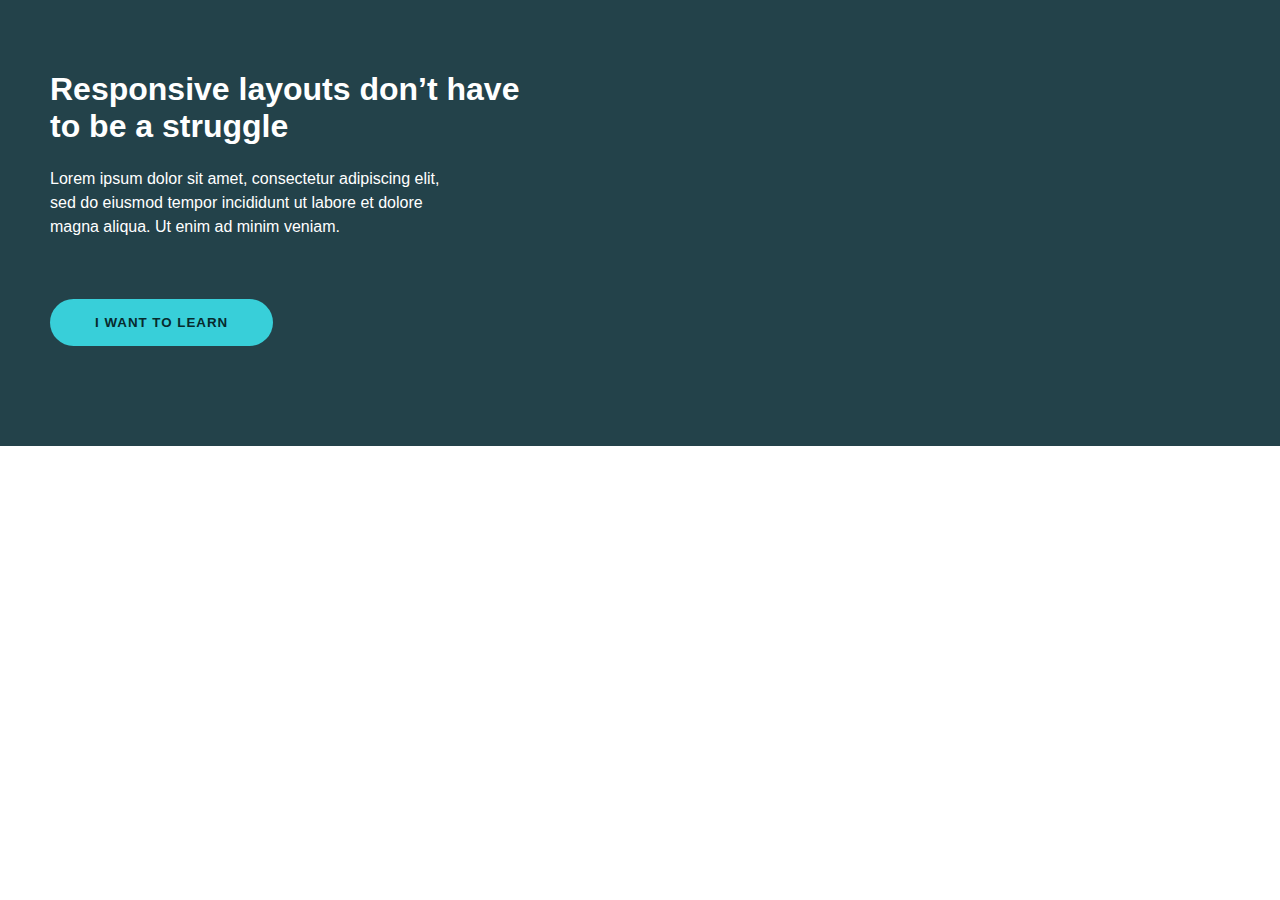
==== challenge-03/index.html @ af2f2505 "challenge-3 complete" ====
<!DOCTYPE html>
<html lang="en">
  <head>
    <meta charset="UTF-8" />
    <meta name="viewport" content="width=device-width, initial-scale=1.0" />
    <title>Day 04</title>
    <link rel="stylesheet" href="style.css" />
  </head>
  <body>
    <main>
      <div class="intro">
        <div class="intro-content">
          <h1 class="intro-title">
            Responsive layouts don’t have to be a struggle
          </h1>
          <p class="intro-subtitle">
            Lorem ipsum dolor sit amet, consectetur adipiscing elit, sed do
            eiusmod tempor incididunt ut labore et dolore magna aliqua. Ut enim
            ad minim veniam.
          </p>
          <button>i want to learn</button>
        </div>
      </div>
    </main>
  </body>
</html>
---- challenge-03/style.css ----
* {
  box-sizing: border-box;
}

body {
  margin: 0;
  font-family: Roboto, Arial, Helvetica, sans-serif;
}

.intro{
  width: 100%;
  padding: 50px 50px 100px 50px;
  background-color: #23424A;
}

.intro-content{
  max-width: 500px;
  color: #fff;
}

.intro-subtitle{
  margin-bottom: 60px;
  line-height: 1.5;
  max-width: 400px;
}

button{
  border-radius:31px;
  padding: 16px 45px;
  text-transform: uppercase;
  background-color: #38CFD9;
  color: #072A2D;
  letter-spacing: 1px;
  border: none;
  font-weight: 550;
  cursor: pointer;
}
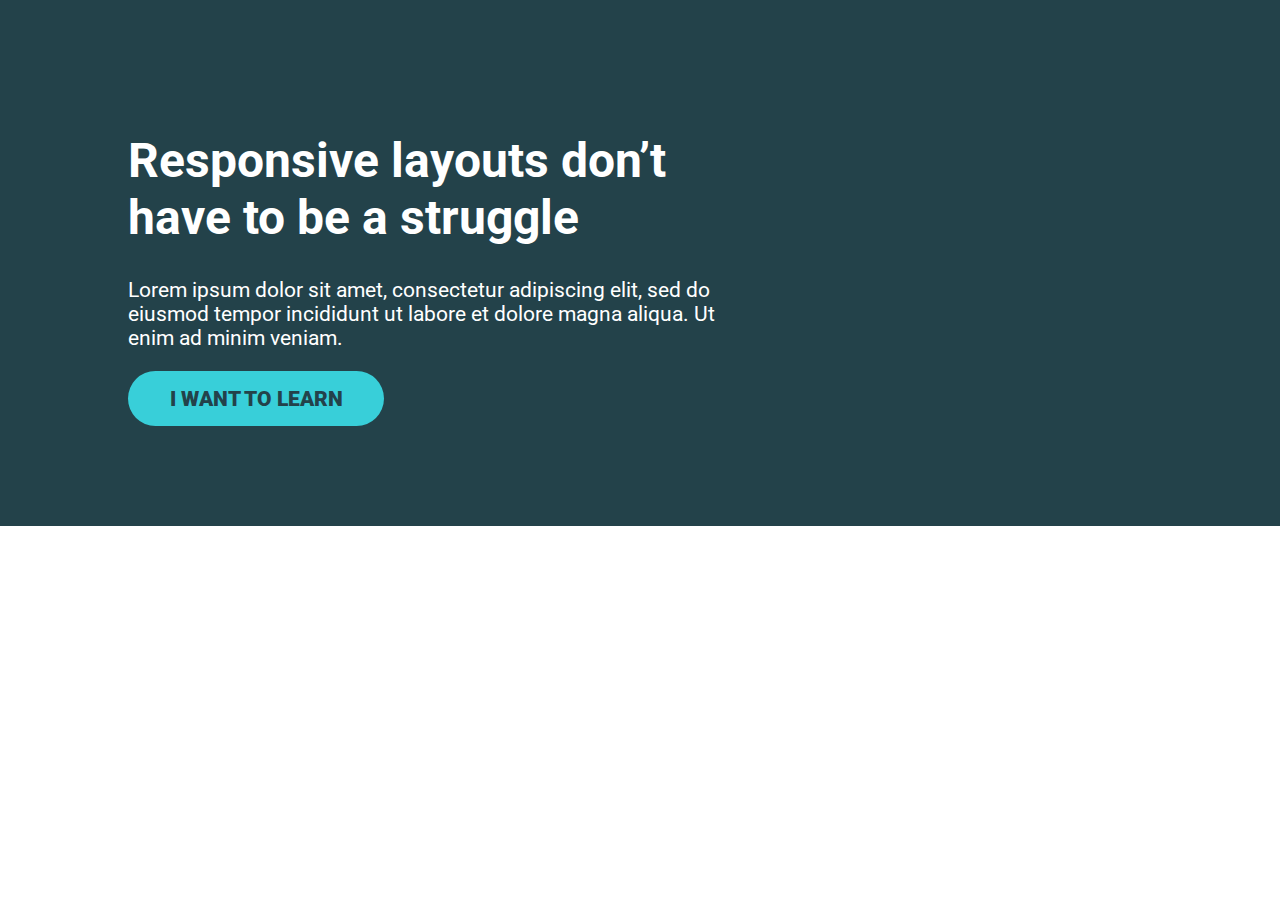
==== commit 7afa3a6c: "kevin powell challenge 3 correction" ====
--- a/challenge-03/index.html
+++ b/challenge-03/index.html
@@ -4,12 +4,16 @@
     <meta charset="UTF-8" />
     <meta name="viewport" content="width=device-width, initial-scale=1.0" />
     <title>Day 04</title>
+    <link
+      href="https://fonts.googleapis.com/css2?family=Roboto:wght@400;900&display=swap"
+      rel="stylesheet"
+    />
     <link rel="stylesheet" href="style.css" />
   </head>
   <body>
-    <main>
-      <div class="intro">
-        <div class="intro-content">
+    <div class="hero">
+      <div class="container">
+        <div class="hero__text">
           <h1 class="intro-title">
             Responsive layouts don’t have to be a struggle
           </h1>
@@ -18,9 +22,9 @@
             eiusmod tempor incididunt ut labore et dolore magna aliqua. Ut enim
             ad minim veniam.
           </p>
-          <button>i want to learn</button>
+          <a href="#" class="btn">i want to learn</a>
         </div>
       </div>
-    </main>
+    </div>
   </body>
 </html>
--- a/challenge-03/style.css
+++ b/challenge-03/style.css
@@ -1,37 +1,47 @@
-* {
+*,
+*::before,
+*::after {
   box-sizing: border-box;
 }
 
 body {
   margin: 0;
-  font-family: Roboto, Arial, Helvetica, sans-serif;
+  font-family: 'Roboto', sans-serif;
+  font-size: 1.3rem;
 }
 
-.intro{
-  width: 100%;
-  padding: 50px 50px 100px 50px;
-  background-color: #23424A;
+h1 {
+  font-size: 3rem;
 }
 
-.intro-content{
-  max-width: 500px;
+.container {
+  width: 80%;
+  max-width: 1100px;
+  margin: 0 auto;
+}
+
+.hero {
+  padding: 100px 0;
+  background-color: #23424a;
   color: #fff;
 }
 
-.intro-subtitle{
-  margin-bottom: 60px;
-  line-height: 1.5;
-  max-width: 400px;
+.hero__text {
+  width: 60%;
 }
 
-button{
-  border-radius:31px;
-  padding: 16px 45px;
+.btn {
+  display: inline-block;
+  background-color: #38cfd9;
+  color: #23424a;
+  font-weight: 900;
+  padding: 0.75em 2em;
+  border-radius: 100px;
+  text-decoration: none;
   text-transform: uppercase;
-  background-color: #38CFD9;
-  color: #072A2D;
-  letter-spacing: 1px;
-  border: none;
-  font-weight: 550;
-  cursor: pointer;
-}+}
+
+.btn:hover,
+.btn:focus {
+  opacity: 0.75;
+}
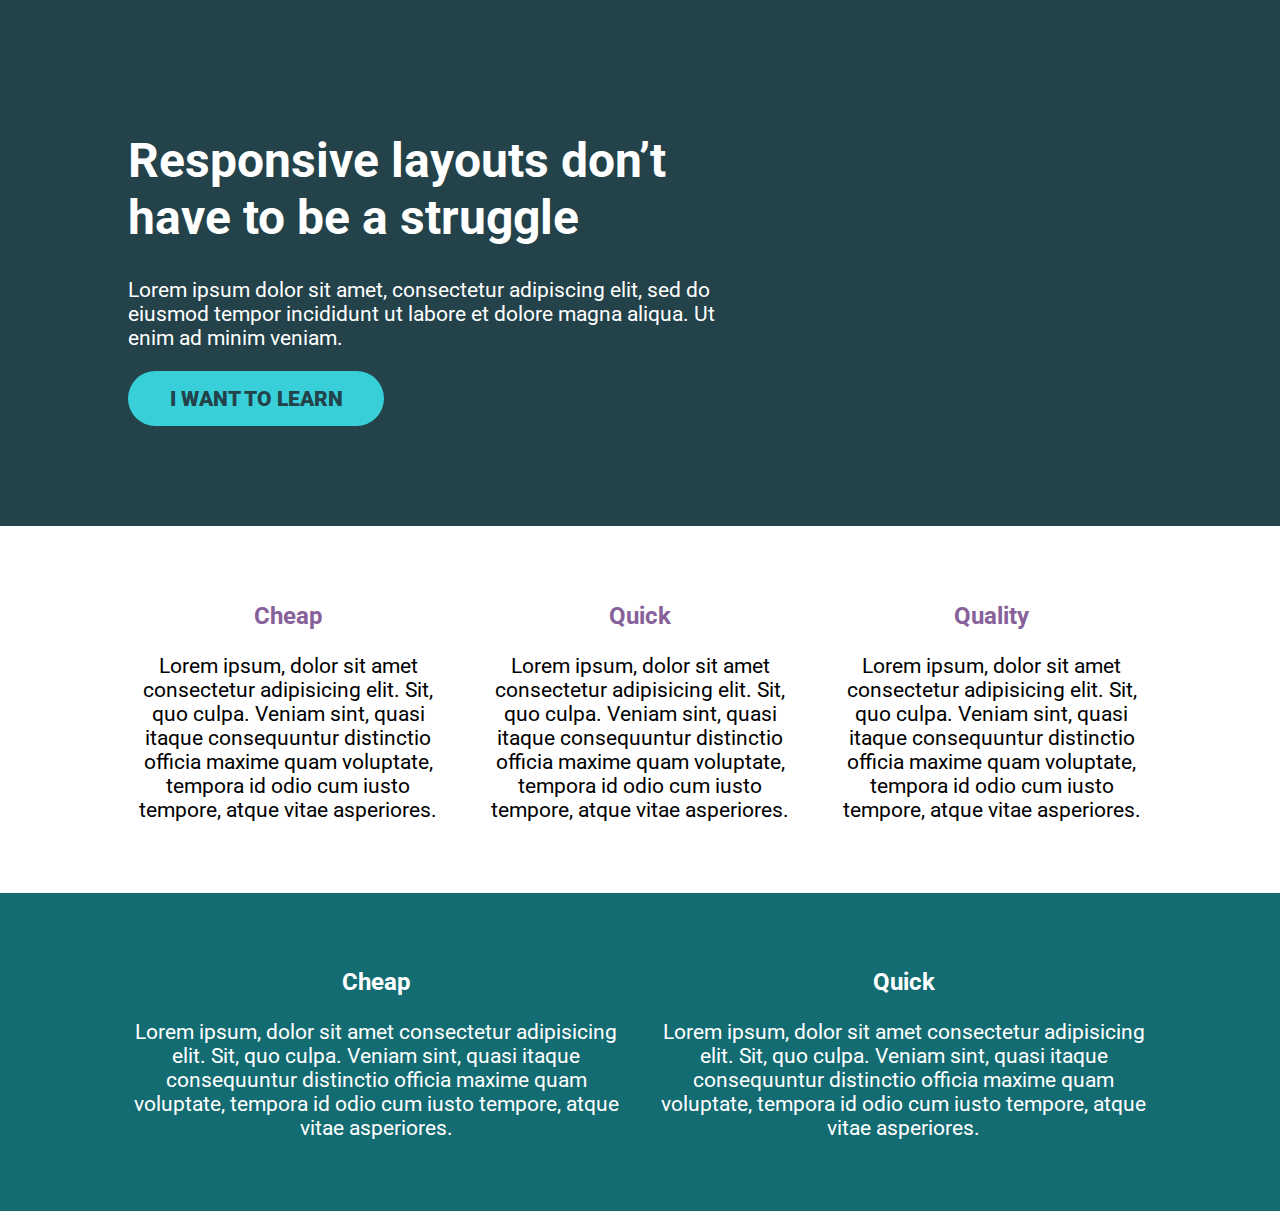
==== commit 10e848b2: "flexbox-challenge-01 complete" ====
--- a/challenge-03/index.html
+++ b/challenge-03/index.html
@@ -26,5 +26,62 @@
         </div>
       </div>
     </div>
+    <div class="section">
+      <div class="container">
+        <div class="row">
+          <div class="col">
+            <h3 class="section-one-header">cheap</h3>
+            <p>
+              Lorem ipsum, dolor sit amet consectetur adipisicing elit. Sit, quo
+              culpa. Veniam sint, quasi itaque consequuntur distinctio officia
+              maxime quam voluptate, tempora id odio cum iusto tempore, atque
+              vitae asperiores.
+            </p>
+          </div>
+          <div class="col">
+            <h3 class="section-one-header">quick</h3>
+            <p>
+              Lorem ipsum, dolor sit amet consectetur adipisicing elit. Sit, quo
+              culpa. Veniam sint, quasi itaque consequuntur distinctio officia
+              maxime quam voluptate, tempora id odio cum iusto tempore, atque
+              vitae asperiores.
+            </p>
+          </div>
+          <div class="col">
+            <h3 class="section-one-header">quality</h3>
+            <p>
+              Lorem ipsum, dolor sit amet consectetur adipisicing elit. Sit, quo
+              culpa. Veniam sint, quasi itaque consequuntur distinctio officia
+              maxime quam voluptate, tempora id odio cum iusto tempore, atque
+              vitae asperiores.
+            </p>
+          </div>
+        </div>
+      </div>
+    </div>
+    <div class="section section-dark">
+      <div class="container">
+        <div class="row">
+          <div class="col">
+            <h3>cheap</h3>
+            <p>
+              Lorem ipsum, dolor sit amet consectetur adipisicing elit. Sit, quo
+              culpa. Veniam sint, quasi itaque consequuntur distinctio officia
+              maxime quam voluptate, tempora id odio cum iusto tempore, atque
+              vitae asperiores.
+            </p>
+          </div>
+          <div class="col">
+            <h3>quick</h3>
+            <p>
+              Lorem ipsum, dolor sit amet consectetur adipisicing elit. Sit, quo
+              culpa. Veniam sint, quasi itaque consequuntur distinctio officia
+              maxime quam voluptate, tempora id odio cum iusto tempore, atque
+              vitae asperiores.
+            </p>
+          </div>
+        </div>
+      </div>
+    </div>
   </body>
 </html>
--- a/challenge-03/style.css
+++ b/challenge-03/style.css
@@ -12,6 +12,14 @@
 
 h1 {
   font-size: 3rem;
+}
+
+h3 {
+  text-transform: capitalize;
+}
+
+.section-one-header{
+  color: #87629A;
 }
 
 .container {
@@ -45,3 +53,22 @@
 .btn:focus {
   opacity: 0.75;
 }
+
+.section {
+  width: 100%;
+}
+
+.section-dark {
+  background-color: #136c72;
+  color: #fff;
+}
+
+.row {
+  display: flex;
+  text-align: center;
+  padding: 50px 0;
+}
+
+.col + .col {
+  margin-left: 3%;
+}
